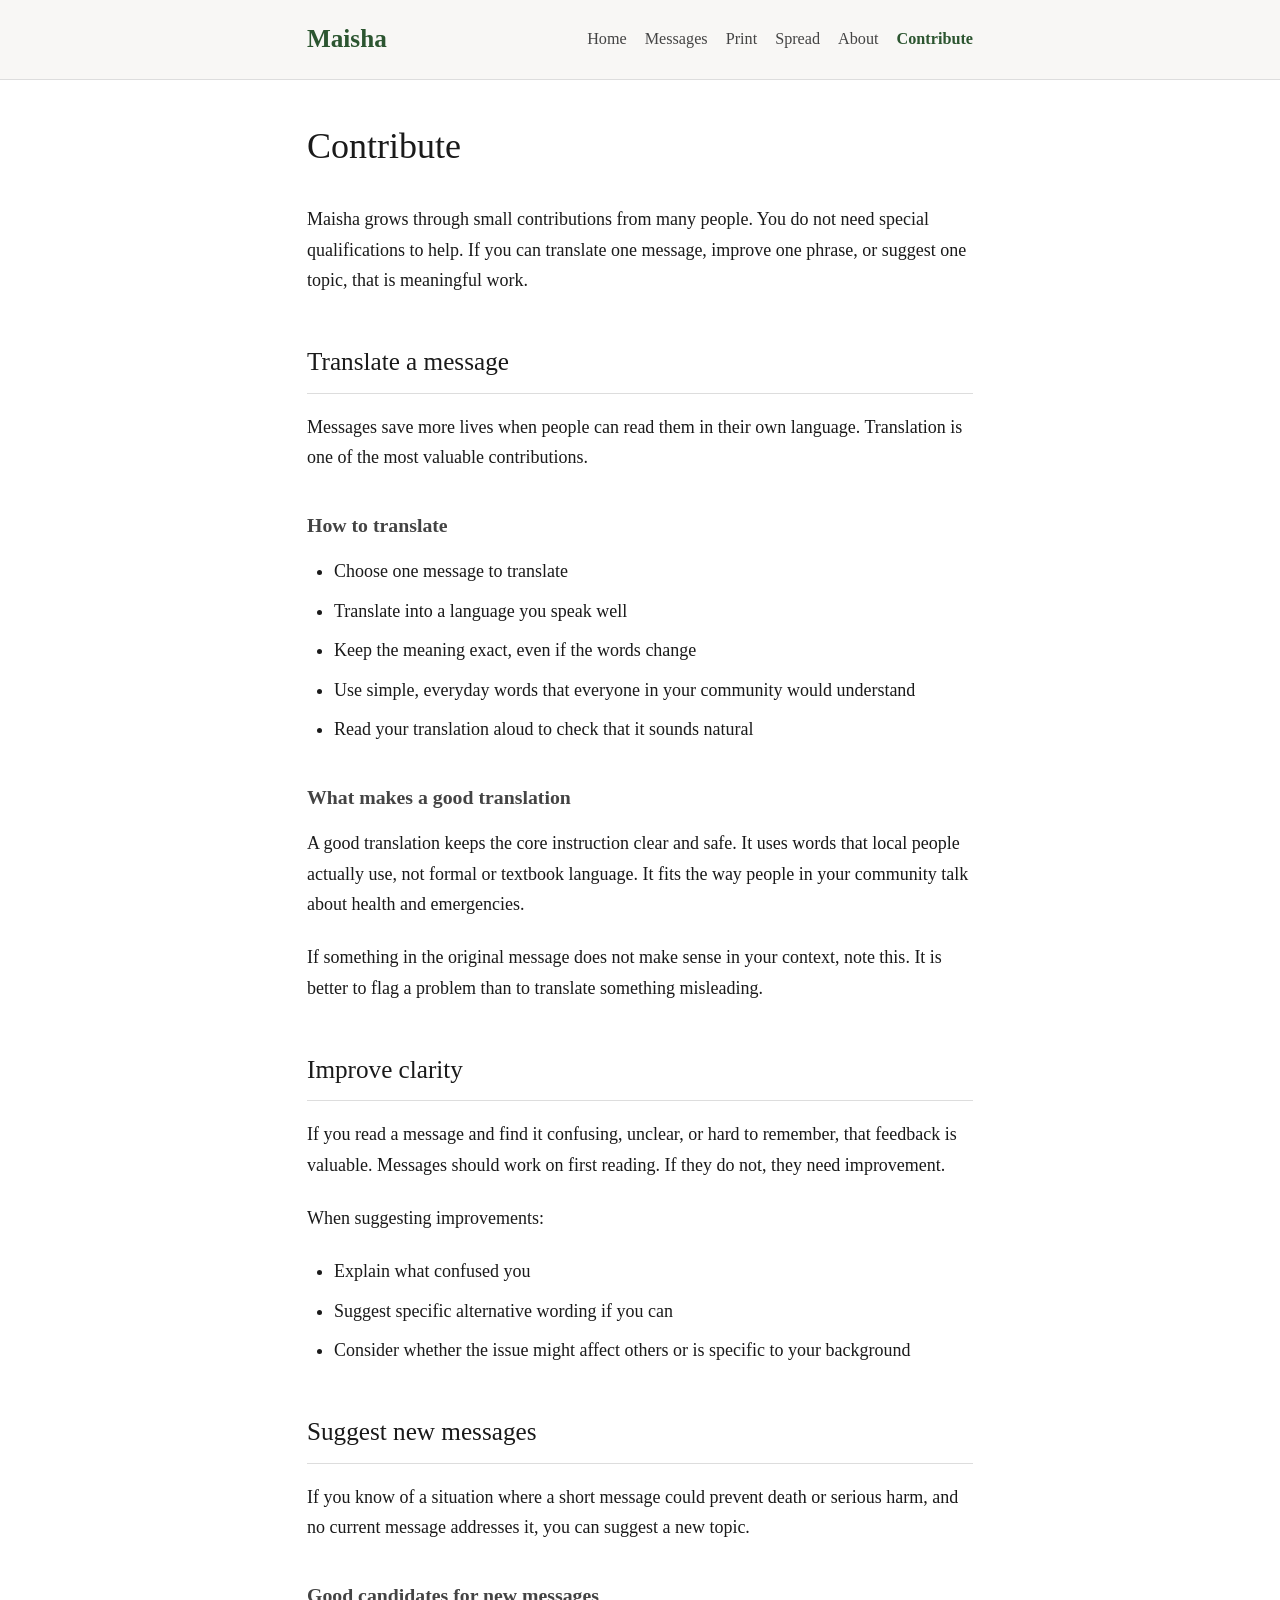
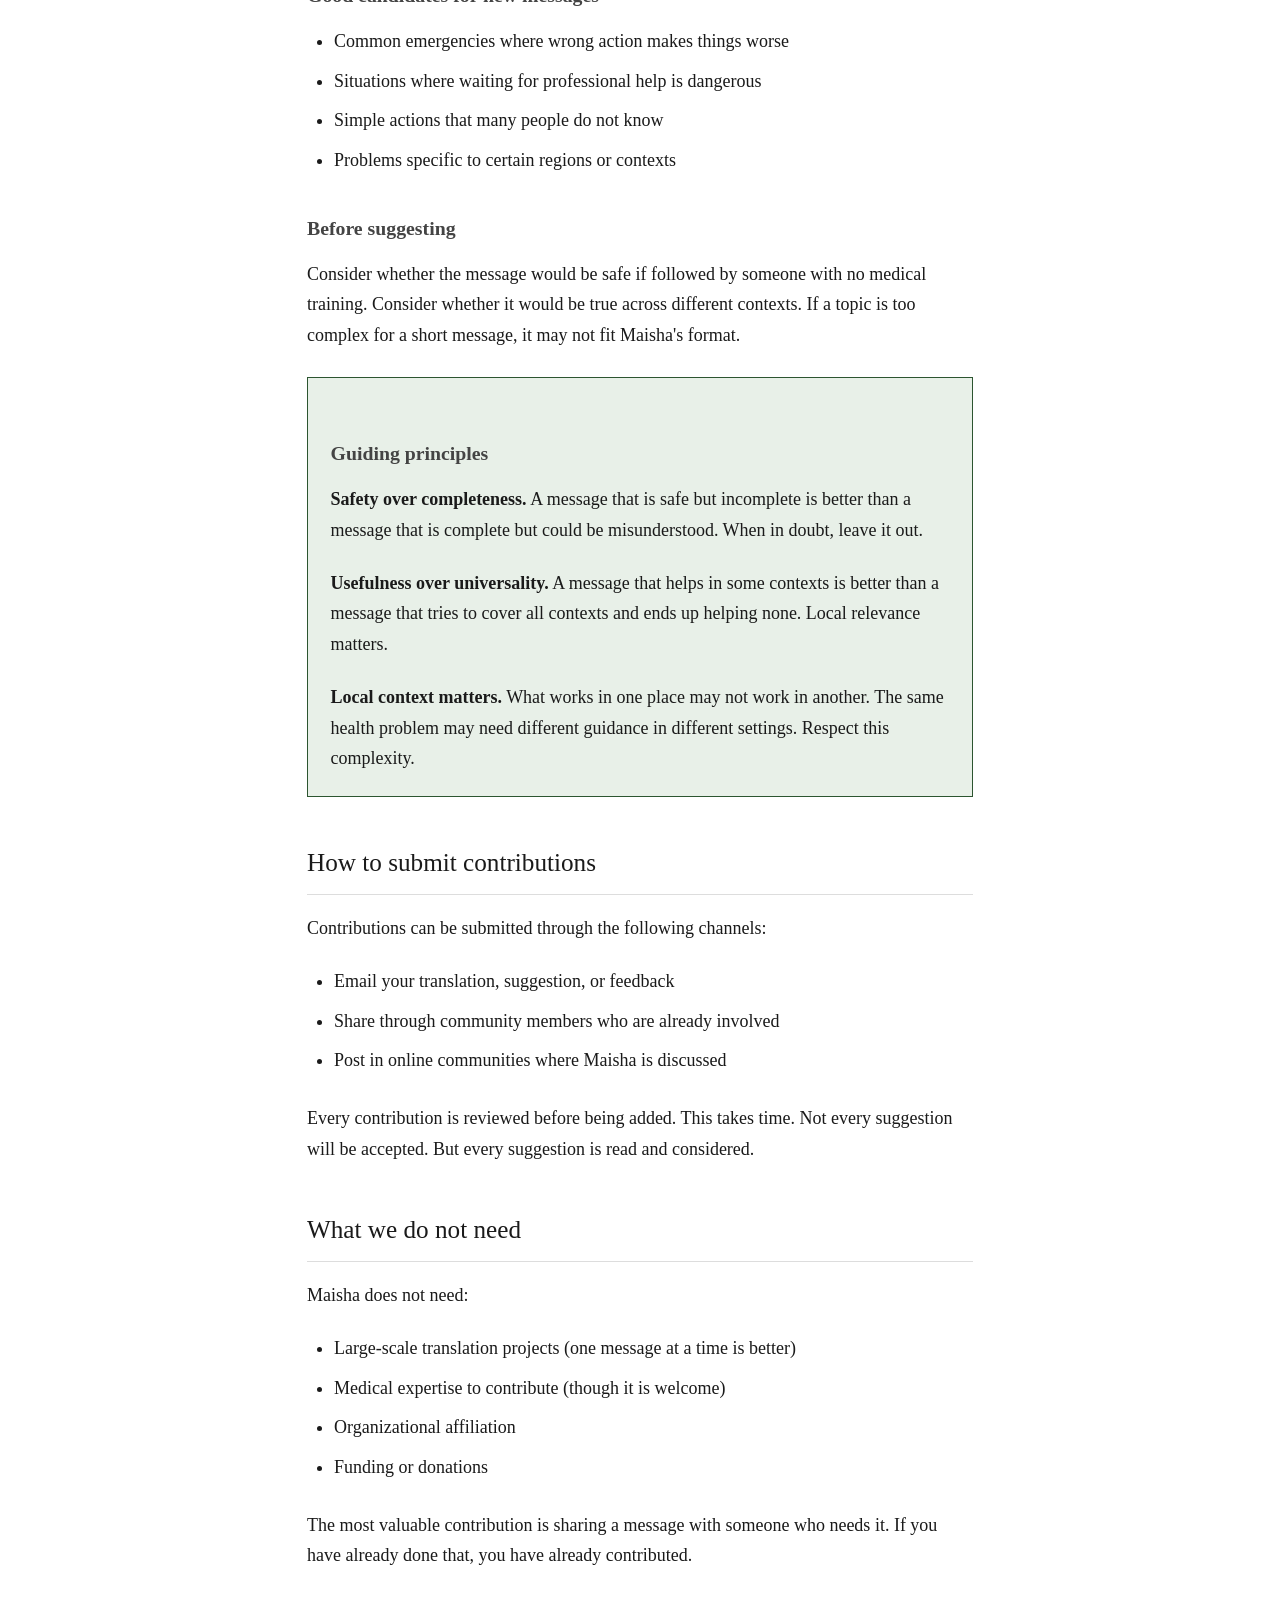
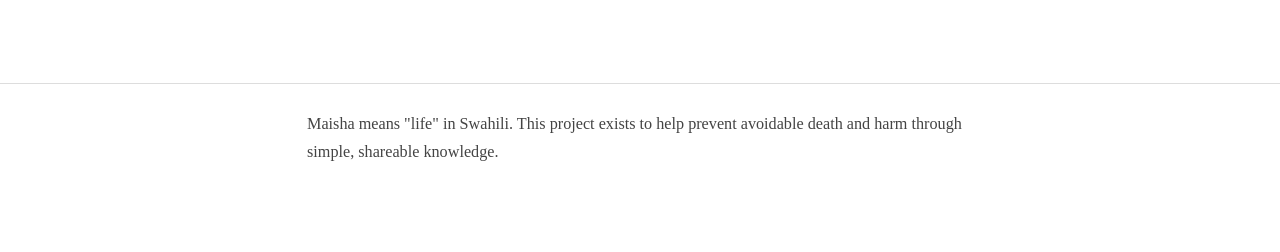
==== contribute.html @ bdb77bd0 "Initial commit: Maisha life-saving messages website Static website with six pages: - Home: Introduct" ====
<!DOCTYPE html>
<html lang="en">
<head>
  <meta charset="UTF-8">
  <meta name="viewport" content="width=device-width, initial-scale=1.0">
  <title>Contribute - Maisha</title>
  <link rel="stylesheet" href="styles.css">
</head>
<body>
  <nav>
    <div class="container">
      <a href="index.html" class="site-name">Maisha</a>
      <a href="index.html">Home</a>
      <a href="messages.html">Messages</a>
      <a href="print.html">Print</a>
      <a href="spread.html">Spread</a>
      <a href="about.html">About</a>
      <a href="contribute.html" class="active">Contribute</a>
    </div>
  </nav>

  <main class="container">
    <h1>Contribute</h1>

    <p>Maisha grows through small contributions from many people. You do not need special qualifications to help. If you can translate one message, improve one phrase, or suggest one topic, that is meaningful work.</p>

    <h2>Translate a message</h2>

    <p>Messages save more lives when people can read them in their own language. Translation is one of the most valuable contributions.</p>

    <h3>How to translate</h3>

    <ul>
      <li>Choose one message to translate</li>
      <li>Translate into a language you speak well</li>
      <li>Keep the meaning exact, even if the words change</li>
      <li>Use simple, everyday words that everyone in your community would understand</li>
      <li>Read your translation aloud to check that it sounds natural</li>
    </ul>

    <h3>What makes a good translation</h3>

    <p>A good translation keeps the core instruction clear and safe. It uses words that local people actually use, not formal or textbook language. It fits the way people in your community talk about health and emergencies.</p>

    <p>If something in the original message does not make sense in your context, note this. It is better to flag a problem than to translate something misleading.</p>

    <h2>Improve clarity</h2>

    <p>If you read a message and find it confusing, unclear, or hard to remember, that feedback is valuable. Messages should work on first reading. If they do not, they need improvement.</p>

    <p>When suggesting improvements:</p>

    <ul>
      <li>Explain what confused you</li>
      <li>Suggest specific alternative wording if you can</li>
      <li>Consider whether the issue might affect others or is specific to your background</li>
    </ul>

    <h2>Suggest new messages</h2>

    <p>If you know of a situation where a short message could prevent death or serious harm, and no current message addresses it, you can suggest a new topic.</p>

    <h3>Good candidates for new messages</h3>

    <ul>
      <li>Common emergencies where wrong action makes things worse</li>
      <li>Situations where waiting for professional help is dangerous</li>
      <li>Simple actions that many people do not know</li>
      <li>Problems specific to certain regions or contexts</li>
    </ul>

    <h3>Before suggesting</h3>

    <p>Consider whether the message would be safe if followed by someone with no medical training. Consider whether it would be true across different contexts. If a topic is too complex for a short message, it may not fit Maisha's format.</p>

    <div class="highlight-box">
      <h3>Guiding principles</h3>
      <p><strong>Safety over completeness.</strong> A message that is safe but incomplete is better than a message that is complete but could be misunderstood. When in doubt, leave it out.</p>
      <p><strong>Usefulness over universality.</strong> A message that helps in some contexts is better than a message that tries to cover all contexts and ends up helping none. Local relevance matters.</p>
      <p><strong>Local context matters.</strong> What works in one place may not work in another. The same health problem may need different guidance in different settings. Respect this complexity.</p>
    </div>

    <h2>How to submit contributions</h2>

    <p>Contributions can be submitted through the following channels:</p>

    <ul>
      <li>Email your translation, suggestion, or feedback</li>
      <li>Share through community members who are already involved</li>
      <li>Post in online communities where Maisha is discussed</li>
    </ul>

    <p>Every contribution is reviewed before being added. This takes time. Not every suggestion will be accepted. But every suggestion is read and considered.</p>

    <h2>What we do not need</h2>

    <p>Maisha does not need:</p>

    <ul>
      <li>Large-scale translation projects (one message at a time is better)</li>
      <li>Medical expertise to contribute (though it is welcome)</li>
      <li>Organizational affiliation</li>
      <li>Funding or donations</li>
    </ul>

    <p>The most valuable contribution is sharing a message with someone who needs it. If you have already done that, you have already contributed.</p>

  </main>

  <footer>
    <div class="container">
      <p>Maisha means "life" in Swahili. This project exists to help prevent avoidable death and harm through simple, shareable knowledge.</p>
    </div>
  </footer>
</body>
</html>
---- styles.css ----
/* Maisha - Calm, accessible, printable styles */

:root {
  --text-primary: #1a1a1a;
  --text-secondary: #444;
  --bg-primary: #fff;
  --bg-secondary: #f8f7f5;
  --accent: #2c5530;
  --accent-light: #e8f0e8;
  --border: #ddd;
  --max-width: 720px;
}

* {
  box-sizing: border-box;
}

html {
  font-size: 18px;
}

body {
  font-family: Georgia, 'Times New Roman', serif;
  line-height: 1.7;
  color: var(--text-primary);
  background: var(--bg-primary);
  margin: 0;
  padding: 0;
}

.container {
  max-width: var(--max-width);
  margin: 0 auto;
  padding: 2rem 1.5rem;
}

/* Navigation */
nav {
  background: var(--bg-secondary);
  border-bottom: 1px solid var(--border);
  padding: 1rem 0;
}

nav .container {
  padding-top: 0;
  padding-bottom: 0;
  display: flex;
  flex-wrap: wrap;
  align-items: center;
  gap: 1rem;
}

.site-name {
  font-size: 1.4rem;
  font-weight: bold;
  color: var(--accent);
  text-decoration: none;
  margin-right: auto;
}

.site-name:hover {
  text-decoration: underline;
}

nav a {
  color: var(--text-secondary);
  text-decoration: none;
  font-size: 0.9rem;
}

nav a:hover {
  color: var(--accent);
  text-decoration: underline;
}

nav a.active {
  color: var(--accent);
  font-weight: bold;
}

/* Typography */
h1 {
  font-size: 2rem;
  font-weight: normal;
  margin: 0 0 1.5rem 0;
  color: var(--text-primary);
}

h2 {
  font-size: 1.4rem;
  font-weight: normal;
  margin: 2.5rem 0 1rem 0;
  color: var(--text-primary);
  border-bottom: 1px solid var(--border);
  padding-bottom: 0.5rem;
}

h3 {
  font-size: 1.1rem;
  font-weight: bold;
  margin: 2rem 0 0.75rem 0;
  color: var(--text-secondary);
}

p {
  margin: 0 0 1.25rem 0;
}

/* Lists */
ul, ol {
  margin: 0 0 1.5rem 0;
  padding-left: 1.5rem;
}

li {
  margin-bottom: 0.5rem;
}

/* Links */
a {
  color: var(--accent);
}

a:hover {
  text-decoration: none;
}

/* Blockquote */
blockquote {
  margin: 1.5rem 0;
  padding: 1rem 1.5rem;
  background: var(--accent-light);
  border-left: 4px solid var(--accent);
  font-style: italic;
}

blockquote p:last-child {
  margin-bottom: 0;
}

/* Message cards */
.message-card {
  background: var(--bg-secondary);
  border: 1px solid var(--border);
  padding: 1.25rem;
  margin-bottom: 1.5rem;
}

.message-card h3 {
  margin: 0 0 0.75rem 0;
  font-size: 1rem;
}

.message-card p {
  margin: 0;
  font-size: 1rem;
}

.message-meta {
  font-size: 0.85rem;
  color: var(--text-secondary);
  margin-top: 0.75rem;
}

/* Highlight box */
.highlight-box {
  background: var(--accent-light);
  border: 1px solid var(--accent);
  padding: 1.25rem;
  margin: 1.5rem 0;
}

.highlight-box p:last-child {
  margin-bottom: 0;
}

/* Note box */
.note {
  background: var(--bg-secondary);
  border: 1px solid var(--border);
  padding: 1rem 1.25rem;
  margin: 1.5rem 0;
  font-size: 0.95rem;
}

.note p:last-child {
  margin-bottom: 0;
}

/* Footer */
footer {
  margin-top: 3rem;
  padding: 1.5rem 0;
  border-top: 1px solid var(--border);
  font-size: 0.9rem;
  color: var(--text-secondary);
}

footer .container {
  padding-top: 0;
}

/* Print styles */
@media print {
  nav, footer {
    display: none;
  }

  body {
    font-size: 12pt;
    line-height: 1.5;
  }

  .container {
    max-width: 100%;
    padding: 0;
  }

  h1 {
    font-size: 18pt;
  }

  h2 {
    font-size: 14pt;
    page-break-after: avoid;
  }

  .message-card {
    page-break-inside: avoid;
    border: 1px solid #000;
  }

  a {
    color: #000;
    text-decoration: underline;
  }

  a[href]:after {
    content: " (" attr(href) ")";
    font-size: 0.8em;
  }

  nav a[href]:after,
  .site-name[href]:after {
    content: none;
  }
}

/* Responsive */
@media (max-width: 600px) {
  html {
    font-size: 16px;
  }

  .container {
    padding: 1.5rem 1rem;
  }

  nav .container {
    flex-direction: column;
    align-items: flex-start;
  }

  .site-name {
    margin-right: 0;
    margin-bottom: 0.5rem;
  }

  h1 {
    font-size: 1.6rem;
  }
}
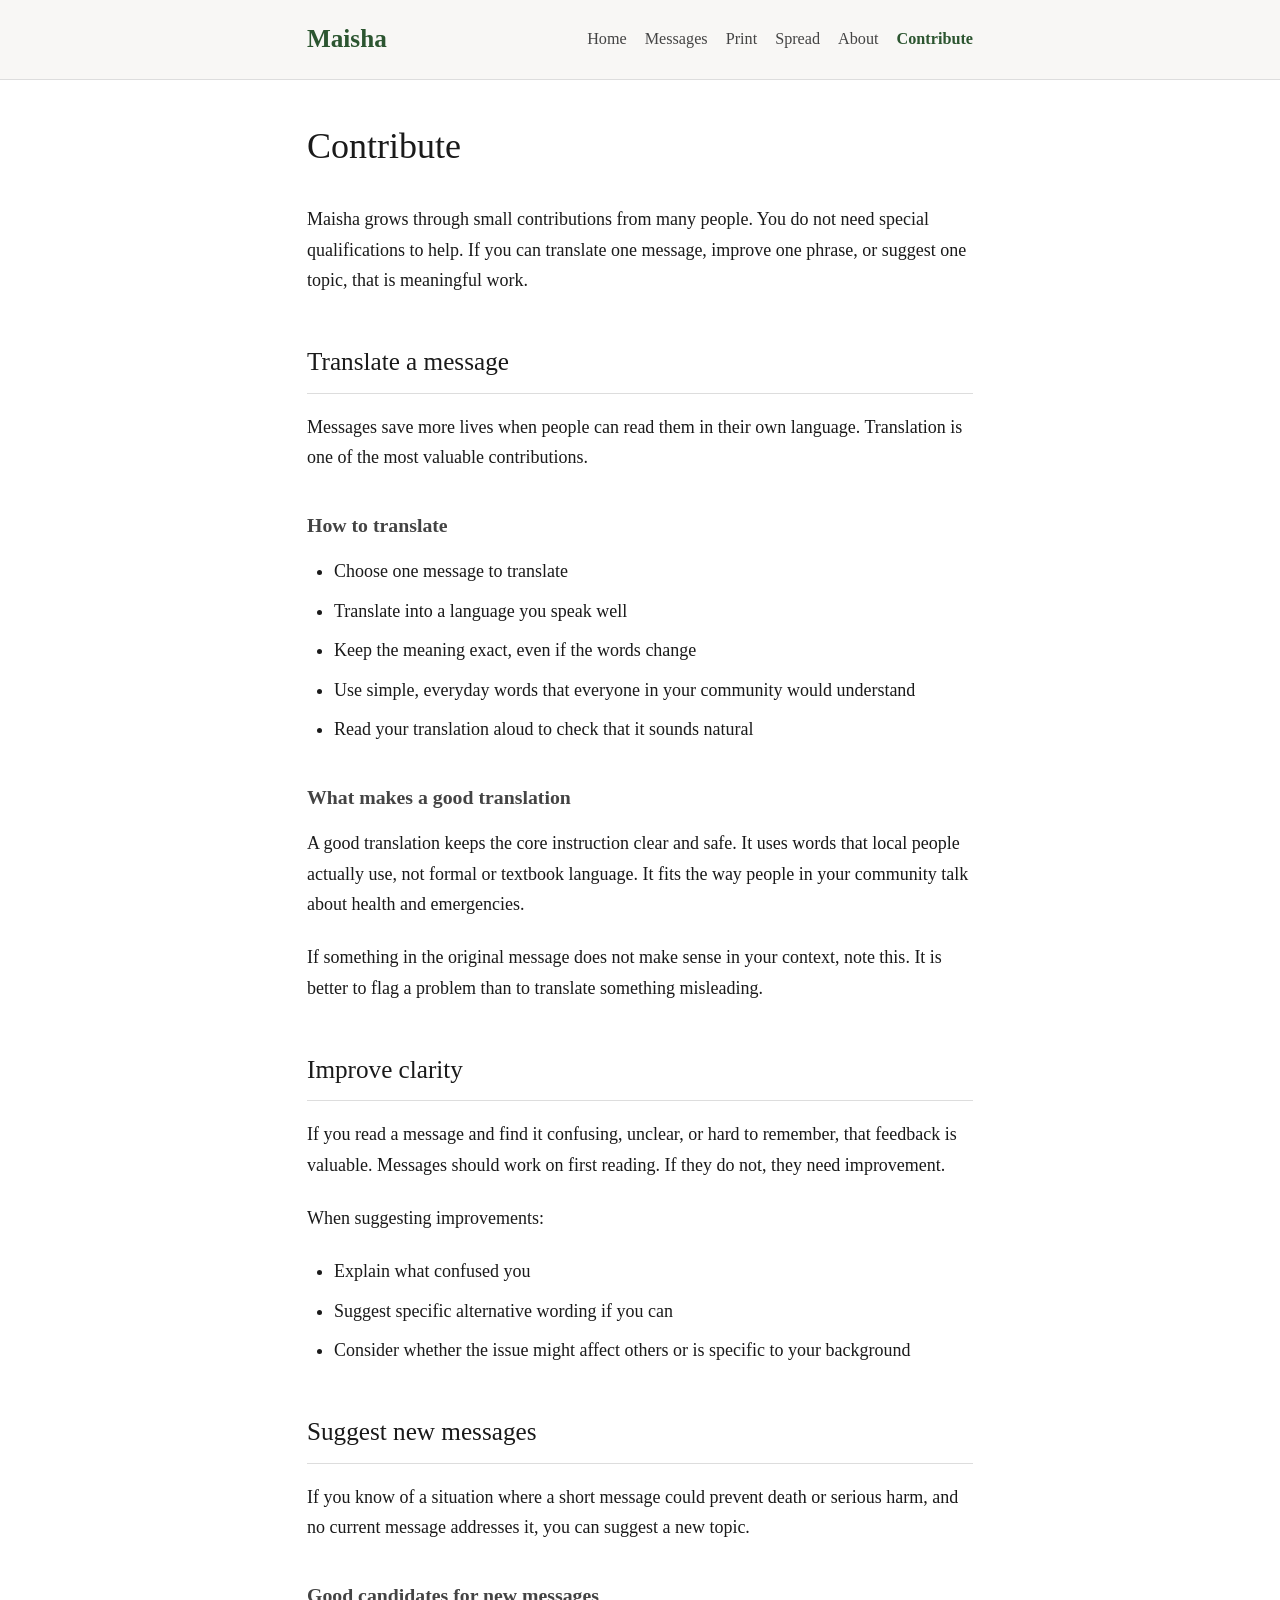
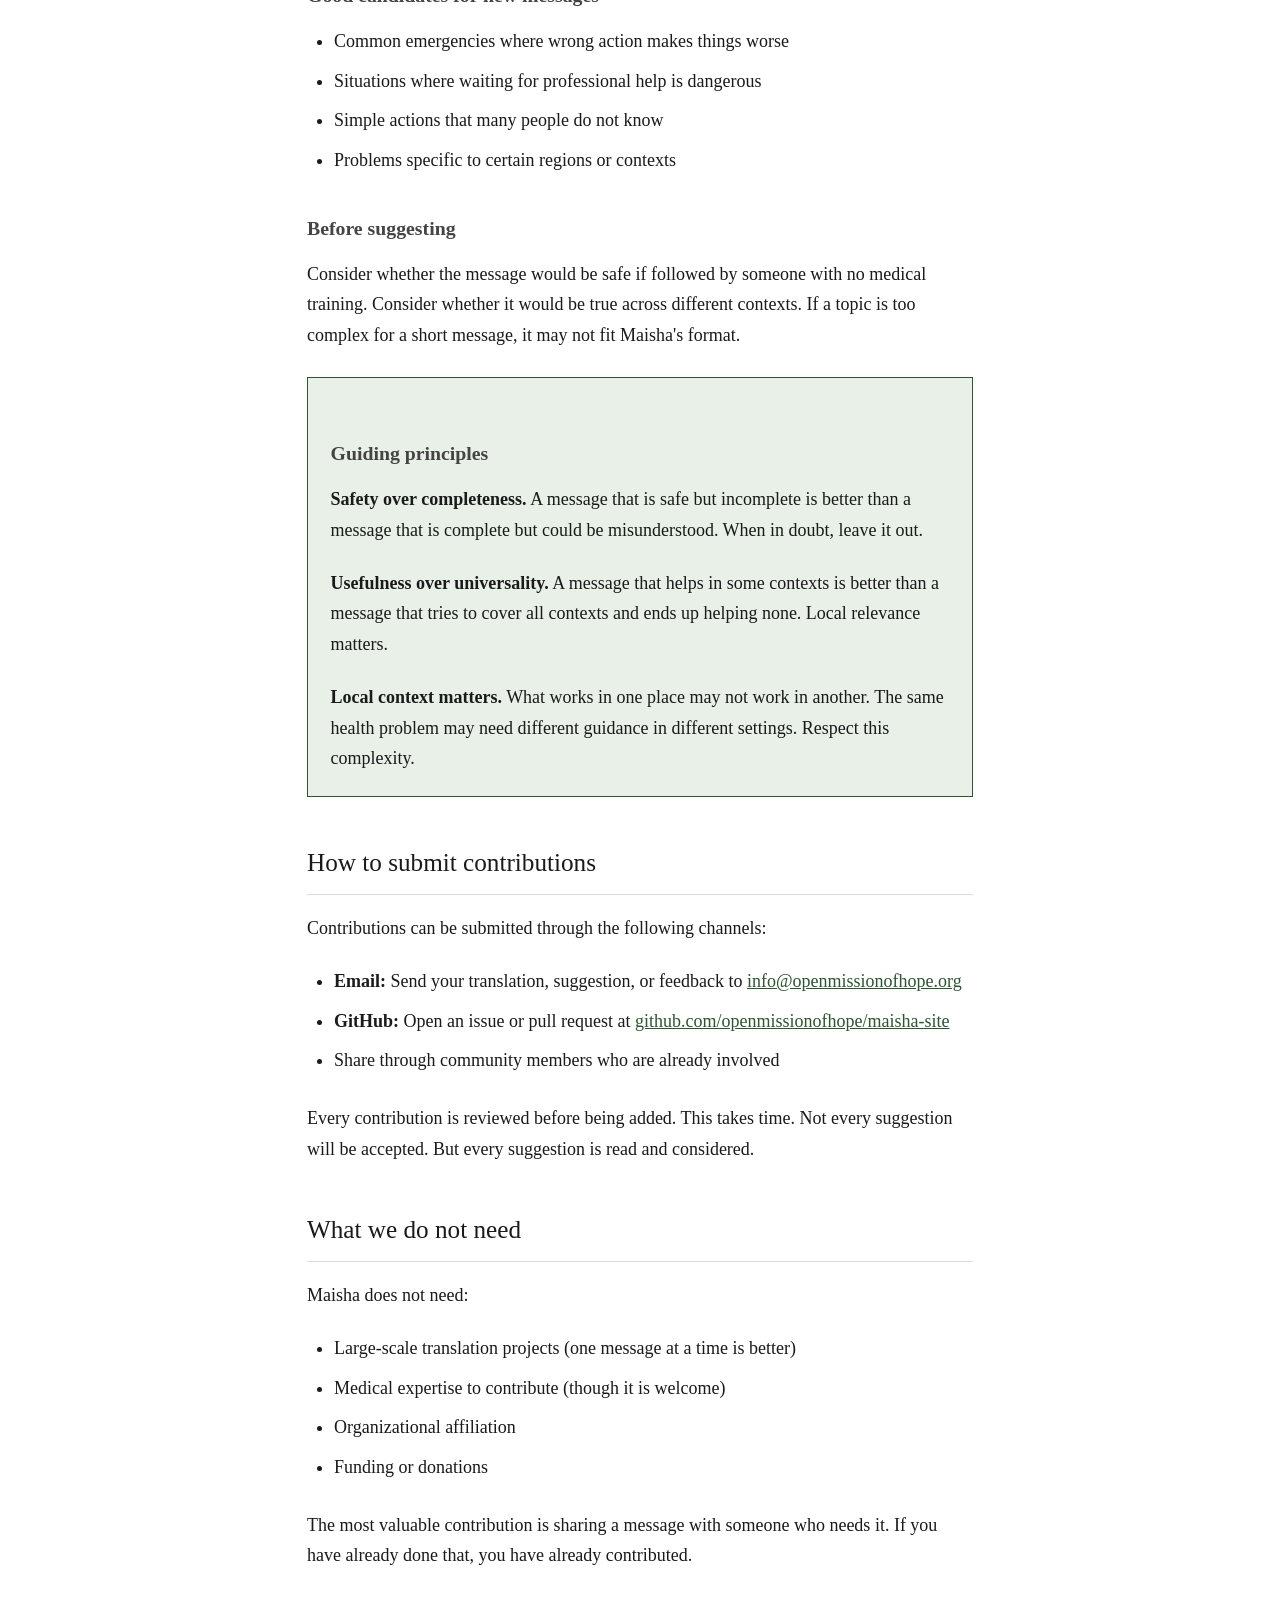
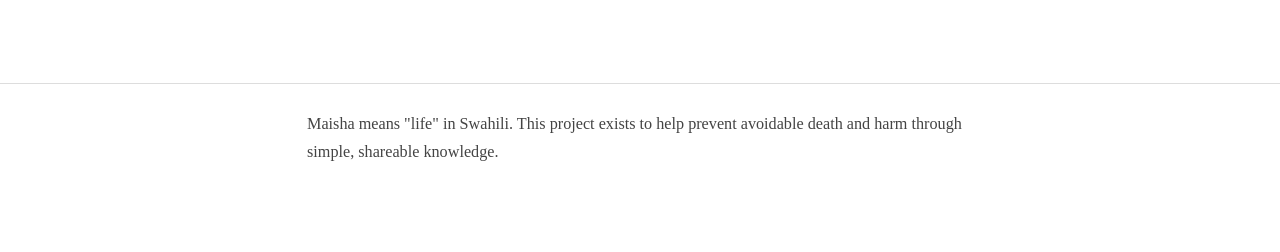
==== commit d320ffee: "Add issue templates and PR template Issue templates for: - New message suggestions - Translations - " ====
--- a/contribute.html
+++ b/contribute.html
@@ -85,9 +85,9 @@
     <p>Contributions can be submitted through the following channels:</p>
 
     <ul>
-      <li>Email your translation, suggestion, or feedback</li>
+      <li><strong>Email:</strong> Send your translation, suggestion, or feedback to <a href="mailto:info@openmissionofhope.org">info@openmissionofhope.org</a></li>
+      <li><strong>GitHub:</strong> Open an issue or pull request at <a href="https://github.com/openmissionofhope/maisha-site">github.com/openmissionofhope/maisha-site</a></li>
       <li>Share through community members who are already involved</li>
-      <li>Post in online communities where Maisha is discussed</li>
     </ul>
 
     <p>Every contribution is reviewed before being added. This takes time. Not every suggestion will be accepted. But every suggestion is read and considered.</p>
